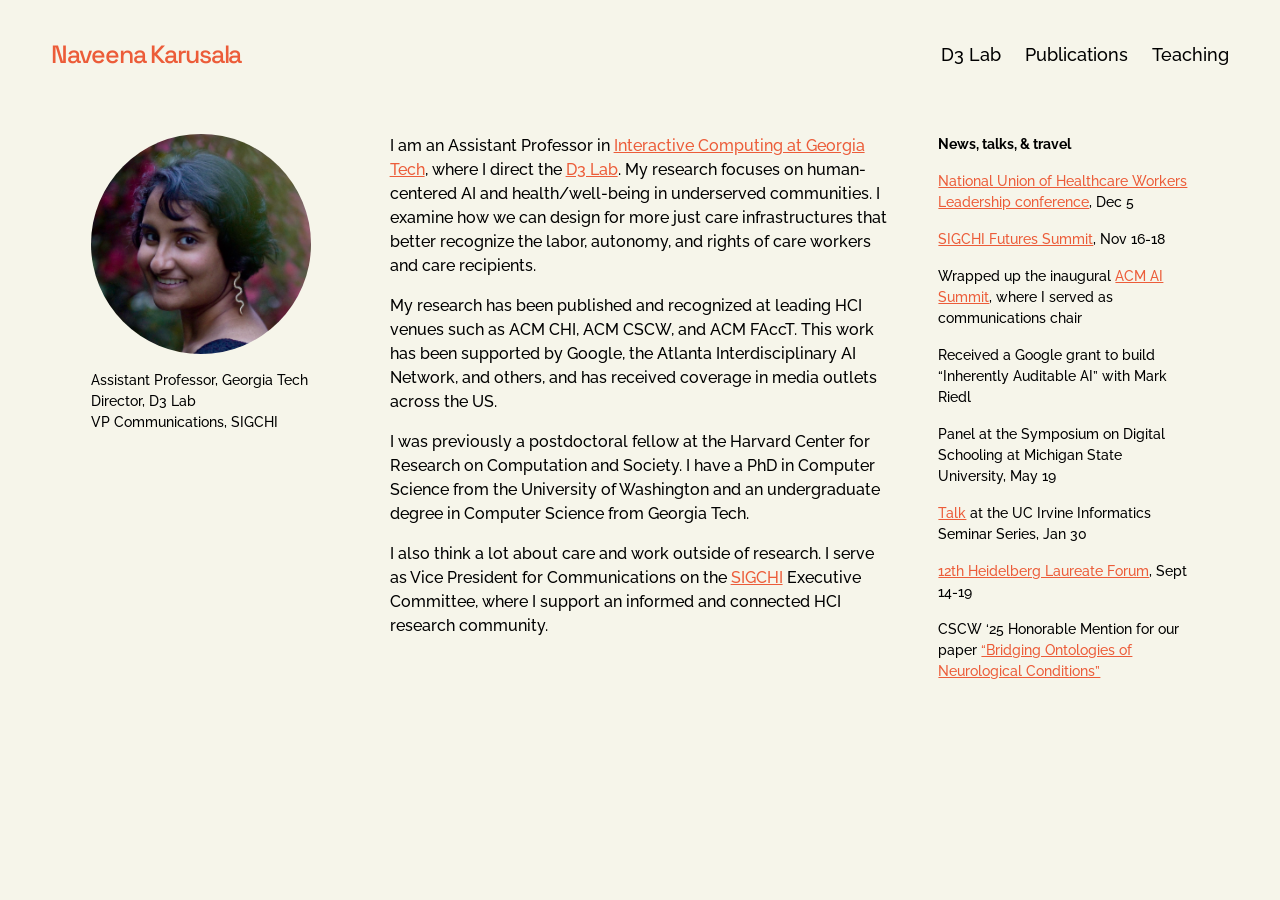
==== index.html @ 94e88ecf "Rebuild site as plain HTML/CSS without Squarespace Co-Authored-By: Claude Opus 5.5 <noreply@anthropi" ====
<!doctype html>
<html lang="en">
<head>
<meta charset="utf-8">
<meta name="viewport" content="width=device-width, initial-scale=1">
<title>Naveena Karusala</title>
<meta name="description" content="Assistant Professor in Interactive Computing at Georgia Tech and director of the D3 Lab.">
<link rel="preconnect" href="https://fonts.googleapis.com">
<link rel="preconnect" href="https://fonts.gstatic.com" crossorigin>
<link rel="stylesheet" href="https://fonts.googleapis.com/css2?family=Raleway:wght@500;700&family=Space+Grotesk:wght@500&display=swap">
<link rel="stylesheet" href="/style.css">
</head>
<body>
<header>
  <h1><a href="/">Naveena Karusala</a></h1>
  <nav>
    <a href="/d3lab/">D3 Lab</a>
    <a href="https://scholar.google.com/citations?user=S3yqENkAAAAJ&amp;hl=en">Publications</a>
    <a href="/teaching/">Teaching</a>
  </nav>
</header>
<main class="home">
  <div>
    <img class="round" src="/headshot+square.jpg" alt="Naveena Karusala">
    <p class="small">Assistant Professor, Georgia Tech<br>Director, D3 Lab<br>VP Communications, SIGCHI</p>
  </div>

  <div class="bio">
    <p>I am an Assistant Professor in <a href="https://ic.gatech.edu/">Interactive Computing at Georgia Tech</a>, where I direct the <a href="/d3lab/">D3 Lab</a>. My research focuses on human-centered AI and health/well-being in underserved communities. I examine how we can design for more just care infrastructures that better recognize the labor, autonomy, and rights of care workers and care recipients.</p>
    <p>My research has been published and recognized at leading HCI venues such as ACM CHI, ACM CSCW, and ACM FAccT. This work has been supported by Google, the Atlanta Interdisciplinary AI Network, and others, and has received coverage in media outlets across the US.</p>
    <p>I was previously a postdoctoral fellow at the Harvard Center for Research on Computation and Society. I have a PhD in Computer Science from the University of Washington and an undergraduate degree in Computer Science from Georgia Tech.</p>
    <p>I also think a lot about care and work outside of research. I serve as Vice President for Communications on the <a href="https://sigchi.org/">SIGCHI</a> Executive Committee, where I support an informed and connected HCI research community.</p>
  </div>

  <div class="news">
    <p><strong>News, talks, &amp; travel</strong></p>
    <p><a href="https://conference.nuhw.org/#2025highlights">National Union of Healthcare Workers Leadership conference</a>, Dec 5</p>
    <p><a href="https://sigchi.org/sigchi-futures-summit-2026/">SIGCHI Futures Summit</a>, Nov 16-18</p>
    <p>Wrapped up the inaugural <a href="https://aisummit.acm.org/">ACM AI Summit</a>, where I served as communications chair</p>
    <p>Received a Google grant to build “Inherently Auditable AI” with Mark Riedl</p>
    <p>Panel at the Symposium on Digital Schooling at Michigan State University, May 19</p>
    <p><a href="https://ics.uci.edu/event/towards-worker-voice-in-responsible-ai-for-healthcare/">Talk</a> at the UC Irvine Informatics Seminar Series, Jan 30</p>
    <p><a href="https://www.heidelberg-laureate-forum.org/forum/12th-hlf-2025-1/">12th Heidelberg Laureate Forum</a>, Sept 14-19</p>
    <p>CSCW ‘25 Honorable Mention for our paper <a href="https://dl.acm.org/doi/pdf/10.1145/3757562">“Bridging Ontologies of Neurological Conditions”</a></p>
  </div>
</main>
</body>
</html>
---- style.css ----
:root { --accent: #ec5c39; --bg: #f6f5ea; }

* { box-sizing: border-box; }
body { margin: 0; background: var(--bg); color: #000; font: 500 16px/1.5 Raleway, sans-serif; }
a { color: var(--accent); }
img { display: block; max-width: 100%; }

h1, h2 { font-family: "Space Grotesk", sans-serif; font-weight: 500; color: var(--accent); letter-spacing: -0.05em; }
h2 { font-size: 32px; margin: 0 0 24px; }
p { margin: 0 0 16px; }
.small { font-size: 14px; }

/* header */
header { display: flex; flex-wrap: wrap; justify-content: space-between; align-items: center; gap: 12px 32px; padding: 36px 4vw; }
header h1 { margin: 0; font-size: 25px; }
header h1 a { text-decoration: none; }
nav { display: flex; gap: 24px; font-size: 18px; }
nav a { color: #000; text-decoration: none; }
nav a:hover, nav a[aria-current] { text-decoration: underline; }

main { padding: 24px 4vw 96px; max-width: 1200px; margin: 0 auto; }
.round { aspect-ratio: 1; object-fit: cover; border-radius: 50%; width: 100%; }

/* home */
.home { display: grid; grid-template-columns: 1fr 2fr 1fr; gap: 48px; align-items: start; }
.home .round { max-width: 220px; margin-bottom: 16px; }
.news p { font-size: 14px; }

/* d3 lab */
.lab section { margin-bottom: 72px; }
.project { display: grid; grid-template-columns: 280px 1fr; gap: 48px; align-items: center; margin-bottom: 40px; }
.team { display: grid; grid-template-columns: repeat(4, 1fr); gap: 32px 48px; }
.team .round { max-width: 190px; margin-bottom: 12px; }

/* teaching */
.teaching { max-width: 720px; }
.course { margin-top: 40px; }
.course p:first-child { font-weight: 700; margin-bottom: 4px; }
.course .small { opacity: 0.7; }

@media (max-width: 767px) {
  .home { grid-template-columns: 1fr; gap: 24px; }
  .home .bio { order: 1; }
  .project { grid-template-columns: 1fr; gap: 16px; }
  .project .round { max-width: 240px; margin: 0 auto; }
  .team { grid-template-columns: repeat(2, 1fr); gap: 24px; }
}
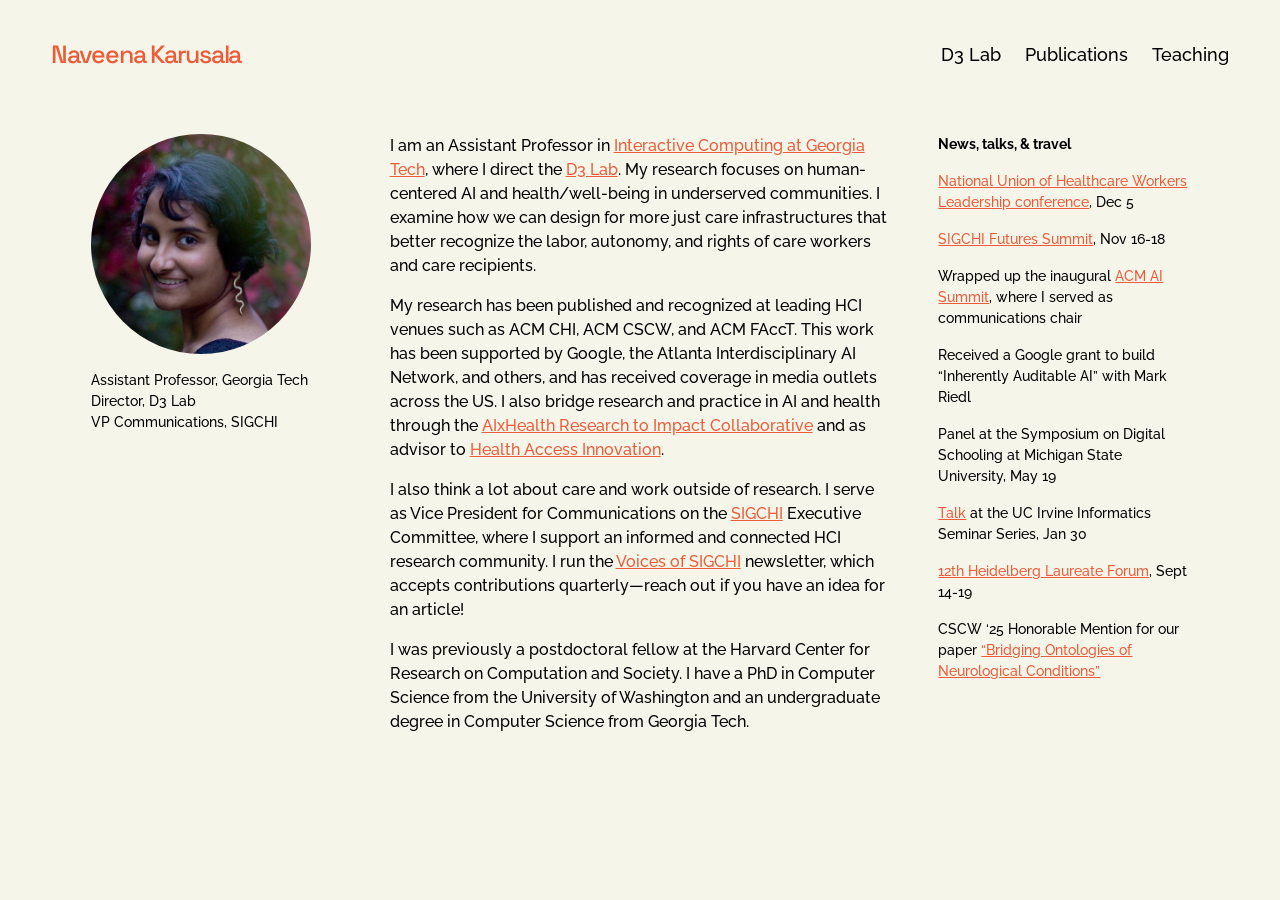
==== commit 9e6b841b: "Update homepage intro Co-Authored-By: Claude Opus 5.5 <noreply@anthropic.com>" ====
--- a/index.html
+++ b/index.html
@@ -8,7 +8,7 @@
 <link rel="preconnect" href="https://fonts.googleapis.com">
 <link rel="preconnect" href="https://fonts.gstatic.com" crossorigin>
 <link rel="stylesheet" href="https://fonts.googleapis.com/css2?family=Raleway:wght@500;700&family=Space+Grotesk:wght@500&display=swap">
-<link rel="stylesheet" href="/style.css">
+<link rel="stylesheet" href="/style.css?v=3">
 </head>
 <body>
 <header>
@@ -18,6 +18,7 @@
     <a href="https://scholar.google.com/citations?user=S3yqENkAAAAJ&amp;hl=en">Publications</a>
     <a href="/teaching/">Teaching</a>
   </nav>
+  <button class="menu" aria-label="Menu" aria-expanded="false" onclick="this.setAttribute('aria-expanded', document.body.classList.toggle('menu-open'))"><span></span><span></span></button>
 </header>
 <main class="home">
   <div>
@@ -27,9 +28,9 @@
 
   <div class="bio">
     <p>I am an Assistant Professor in <a href="https://ic.gatech.edu/">Interactive Computing at Georgia Tech</a>, where I direct the <a href="/d3lab/">D3 Lab</a>. My research focuses on human-centered AI and health/well-being in underserved communities. I examine how we can design for more just care infrastructures that better recognize the labor, autonomy, and rights of care workers and care recipients.</p>
-    <p>My research has been published and recognized at leading HCI venues such as ACM CHI, ACM CSCW, and ACM FAccT. This work has been supported by Google, the Atlanta Interdisciplinary AI Network, and others, and has received coverage in media outlets across the US.</p>
+    <p>My research has been published and recognized at leading HCI venues such as ACM CHI, ACM CSCW, and ACM FAccT. This work has been supported by Google, the Atlanta Interdisciplinary AI Network, and others, and has received coverage in media outlets across the US. I also bridge research and practice in AI and health through the <a href="https://www.aixhealth.info/">AIxHealth Research to Impact Collaborative</a> and as advisor to <a href="https://healthaccessinnovation.org/">Health Access Innovation</a>.</p>
+    <p>I also think a lot about care and work outside of research. I serve as Vice President for Communications on the <a href="https://sigchi.org/">SIGCHI</a> Executive Committee, where I support an informed and connected HCI research community. I run the <a href="https://sigchi.org/news/newsletters/">Voices of SIGCHI</a> newsletter, which accepts contributions quarterly—reach out if you have an idea for an article!</p>
     <p>I was previously a postdoctoral fellow at the Harvard Center for Research on Computation and Society. I have a PhD in Computer Science from the University of Washington and an undergraduate degree in Computer Science from Georgia Tech.</p>
-    <p>I also think a lot about care and work outside of research. I serve as Vice President for Communications on the <a href="https://sigchi.org/">SIGCHI</a> Executive Committee, where I support an informed and connected HCI research community.</p>
   </div>
 
   <div class="news">
--- a/style.css
+++ b/style.css
@@ -17,6 +17,7 @@
 nav { display: flex; gap: 24px; font-size: 18px; }
 nav a { color: #000; text-decoration: none; }
 nav a:hover, nav a[aria-current] { text-decoration: underline; }
+.menu { display: none; }
 
 main { padding: 24px 4vw 96px; max-width: 1200px; margin: 0 auto; }
 .round { aspect-ratio: 1; object-fit: cover; border-radius: 50%; width: 100%; }
@@ -39,8 +40,22 @@
 .course .small { opacity: 0.7; }
 
 @media (max-width: 767px) {
+  /* phone menu */
+  header { flex-wrap: nowrap; }
+  header h1 { position: relative; z-index: 2; }
+  .menu { display: block; position: relative; z-index: 2; width: 32px; height: 20px; padding: 0; border: 0; background: none; cursor: pointer; }
+  .menu span { position: absolute; left: 0; right: 0; height: 2px; background: #000; transition: transform .2s; }
+  .menu span:first-child { top: 4px; }
+  .menu span:last-child { bottom: 4px; }
+  .menu-open .menu span:first-child { transform: translateY(5px) rotate(45deg); }
+  .menu-open .menu span:last-child { transform: translateY(-5px) rotate(-45deg); }
+  nav { display: none; position: fixed; inset: 0; z-index: 1; background: var(--bg); flex-direction: column; justify-content: center; align-items: center; gap: 28px; font-size: 28px; }
+  .menu-open nav { display: flex; }
+  .menu-open { overflow: hidden; }
+
   .home { grid-template-columns: 1fr; gap: 24px; }
-  .home .bio { order: 1; }
+  .home > :first-child { text-align: center; }
+  .home .round { margin: 0 auto 16px; }
   .project { grid-template-columns: 1fr; gap: 16px; }
   .project .round { max-width: 240px; margin: 0 auto; }
   .team { grid-template-columns: repeat(2, 1fr); gap: 24px; }
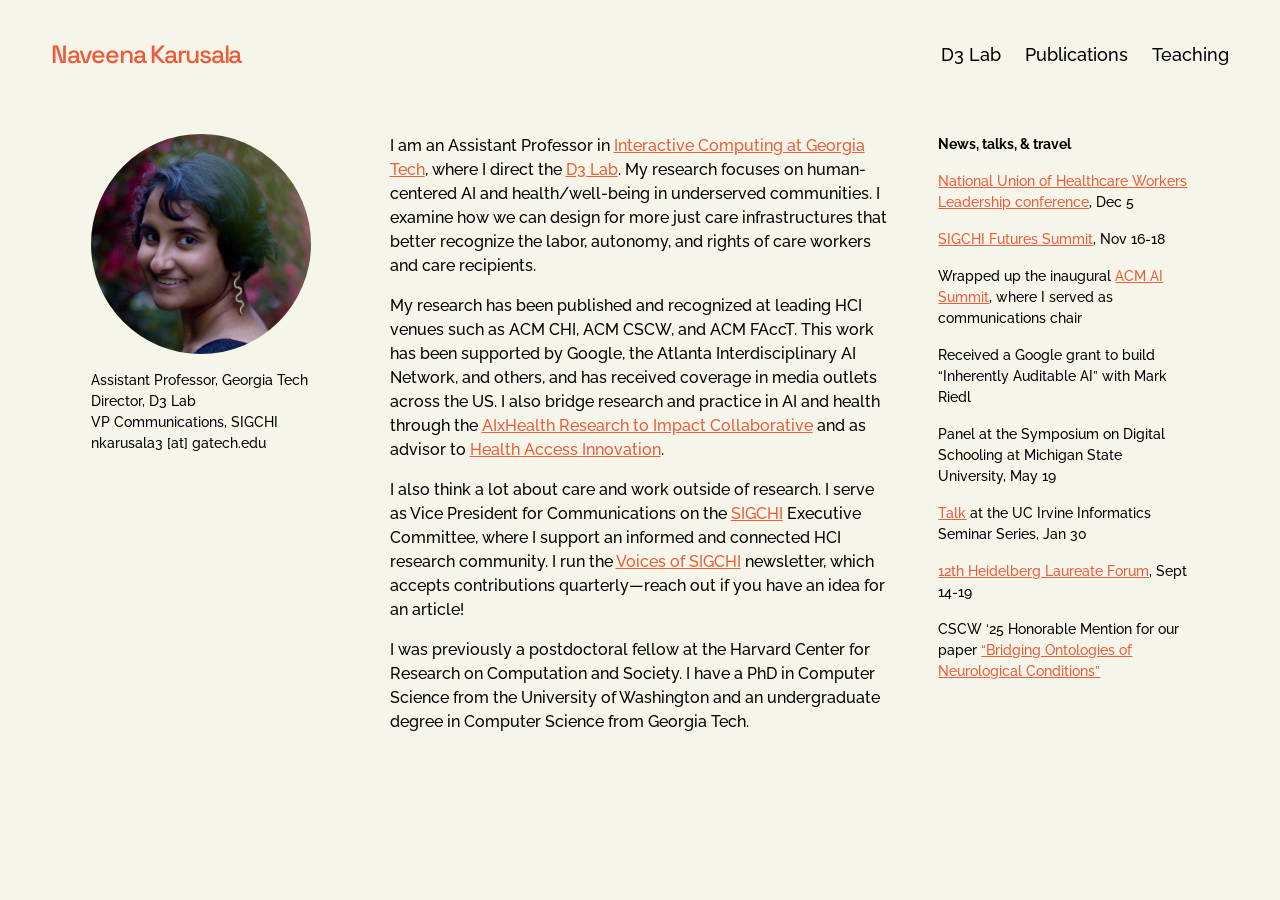
==== commit 73ba4f6c: "Add email under homepage photo Co-Authored-By: Claude Opus 5.5 <noreply@anthropic.com>" ====
--- a/index.html
+++ b/index.html
@@ -8,7 +8,7 @@
 <link rel="preconnect" href="https://fonts.googleapis.com">
 <link rel="preconnect" href="https://fonts.gstatic.com" crossorigin>
 <link rel="stylesheet" href="https://fonts.googleapis.com/css2?family=Raleway:wght@500;700&family=Space+Grotesk:wght@500&display=swap">
-<link rel="stylesheet" href="/style.css?v=3">
+<link rel="stylesheet" href="/style.css?v=4">
 </head>
 <body>
 <header>
@@ -23,7 +23,7 @@
 <main class="home">
   <div>
     <img class="round" src="/headshot+square.jpg" alt="Naveena Karusala">
-    <p class="small">Assistant Professor, Georgia Tech<br>Director, D3 Lab<br>VP Communications, SIGCHI</p>
+    <p class="small">Assistant Professor, Georgia Tech<br>Director, D3 Lab<br>VP Communications, SIGCHI<br>nkarusala3 [at] gatech.edu</p>
   </div>
 
   <div class="bio">
--- a/style.css
+++ b/style.css
@@ -29,12 +29,12 @@
 
 /* d3 lab */
 .lab section { margin-bottom: 72px; }
-.project { display: grid; grid-template-columns: 280px 1fr; gap: 48px; align-items: center; margin-bottom: 40px; }
-.team { display: grid; grid-template-columns: repeat(4, 1fr); gap: 32px 48px; }
-.team .round { max-width: 190px; margin-bottom: 12px; }
+.project { display: grid; grid-template-columns: 200px 1fr; gap: 40px; align-items: center; margin-bottom: 40px; }
+.team { display: grid; grid-template-columns: repeat(4, 1fr); gap: 32px 12px; text-align: center; }
+.team .round { max-width: 160px; margin: 0 auto 12px; }
 
 /* teaching */
-.teaching { max-width: 720px; }
+.teaching, .lab { max-width: calc(720px + 8vw); }
 .course { margin-top: 40px; }
 .course p:first-child { font-weight: 700; margin-bottom: 4px; }
 .course .small { opacity: 0.7; }
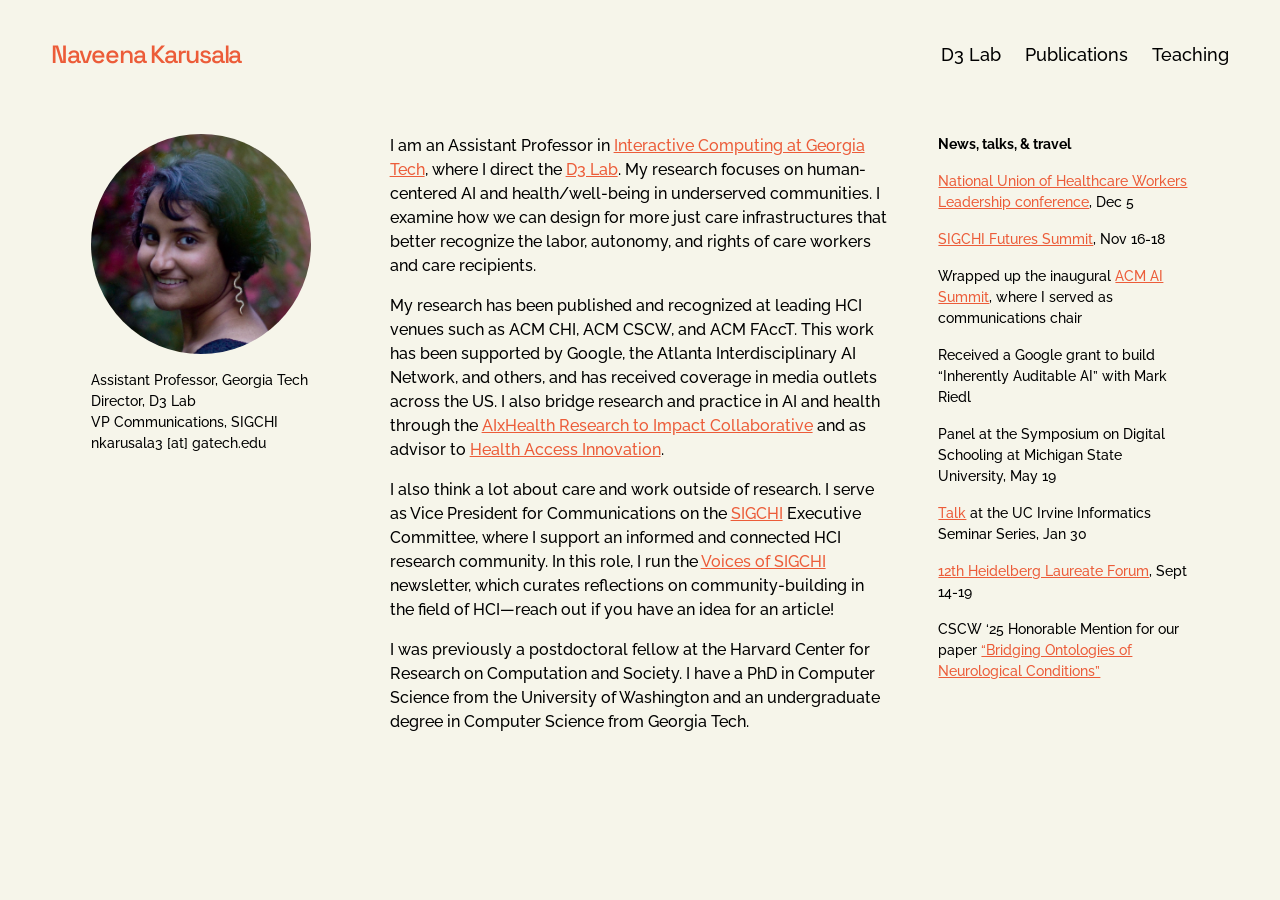
==== commit ea8c7907: "Update SIGCHI newsletter sentence Co-Authored-By: Claude Opus 5.5 <noreply@anthropic.com>" ====
--- a/index.html
+++ b/index.html
@@ -29,7 +29,7 @@
   <div class="bio">
     <p>I am an Assistant Professor in <a href="https://ic.gatech.edu/">Interactive Computing at Georgia Tech</a>, where I direct the <a href="/d3lab/">D3 Lab</a>. My research focuses on human-centered AI and health/well-being in underserved communities. I examine how we can design for more just care infrastructures that better recognize the labor, autonomy, and rights of care workers and care recipients.</p>
     <p>My research has been published and recognized at leading HCI venues such as ACM CHI, ACM CSCW, and ACM FAccT. This work has been supported by Google, the Atlanta Interdisciplinary AI Network, and others, and has received coverage in media outlets across the US. I also bridge research and practice in AI and health through the <a href="https://www.aixhealth.info/">AIxHealth Research to Impact Collaborative</a> and as advisor to <a href="https://healthaccessinnovation.org/">Health Access Innovation</a>.</p>
-    <p>I also think a lot about care and work outside of research. I serve as Vice President for Communications on the <a href="https://sigchi.org/">SIGCHI</a> Executive Committee, where I support an informed and connected HCI research community. I run the <a href="https://sigchi.org/news/newsletters/">Voices of SIGCHI</a> newsletter, which accepts contributions quarterly—reach out if you have an idea for an article!</p>
+    <p>I also think a lot about care and work outside of research. I serve as Vice President for Communications on the <a href="https://sigchi.org/">SIGCHI</a> Executive Committee, where I support an informed and connected HCI research community. In this role, I run the <a href="https://sigchi.org/news/newsletters/">Voices of SIGCHI</a> newsletter, which curates reflections on community-building in the field of HCI—reach out if you have an idea for an article!</p>
     <p>I was previously a postdoctoral fellow at the Harvard Center for Research on Computation and Society. I have a PhD in Computer Science from the University of Washington and an undergraduate degree in Computer Science from Georgia Tech.</p>
   </div>
 
